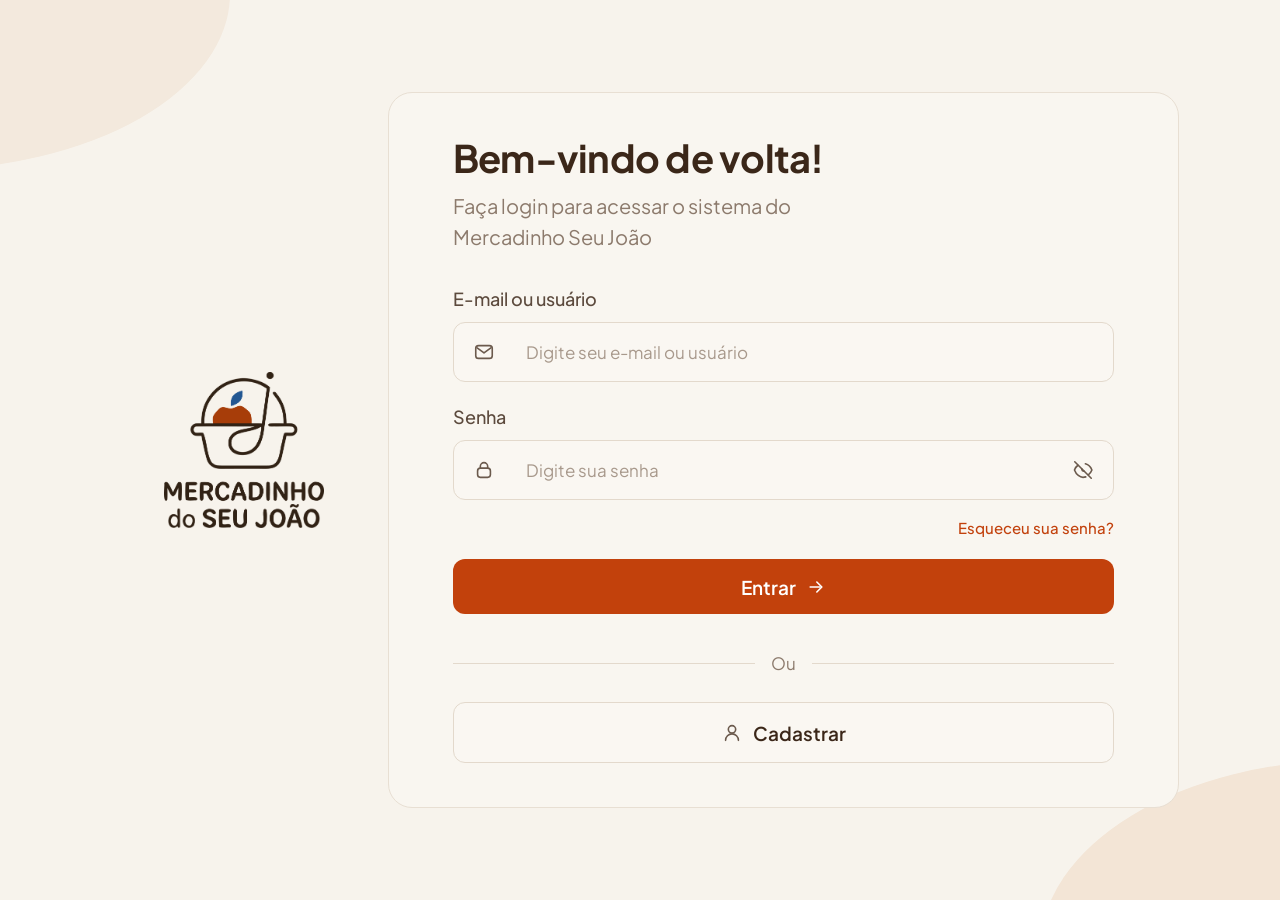
==== index.html @ edca3404 "frontend, backend e integração com Supabase do mercadinho" ====
<!DOCTYPE html>
<html lang="pt-BR">
<head>
  <meta charset="UTF-8" />
  <meta name="viewport" content="width=device-width, initial-scale=1.0" />
  <title>Mercadinho Seu João | Login</title>
  <link rel="preconnect" href="https://fonts.googleapis.com" />
  <link rel="preconnect" href="https://fonts.gstatic.com" crossorigin />
  <link href="https://fonts.googleapis.com/css2?family=Plus+Jakarta+Sans:wght@400;500;600;700&display=swap" rel="stylesheet" />
  <link rel="stylesheet" href="styles.css" />
</head>
<body>
  <main class="login-page">
    <div class="decor decor-top-left" aria-hidden="true"></div>
    <div class="decor decor-bottom-right" aria-hidden="true"></div>

    <section class="brand-panel" aria-label="Apresentação do Mercadinho Seu João">
      <div class="brand-identity" aria-label="Mercadinho Seu João">
        <div class="brand-basket" aria-hidden="true">
          <img src="assets/logo.png" alt="Mercadinho Seu João" />
        </div>
      </div>

      <div class="store-illustration hidden-illustration" aria-hidden="true">
        <svg viewBox="0 0 460 245" role="presentation" focusable="false">
          <path d="M37 142c20-59 73-103 145-109 85-8 149 30 192 77 21 23 28 52 8 76-23 28-72 44-125 47-61 4-126-3-175-25-42-18-63-46-45-66Z" fill="#F3E6D8" />
          <ellipse cx="231" cy="211" rx="185" ry="14" fill="#EADBCB" />

          <rect x="155" y="68" width="151" height="95" rx="18" fill="#F3E3D3" />
          <path d="M142 73h178l-14 25H156l-14-25Z" fill="#F2D1B2" opacity="0.28" />
          <path d="M137 73h188l-10 24H147l-10-24Z" fill="#F0C59D" opacity="0.24" />

          <path d="M146 67h168c4 0 7 3 7 7v19H139V74c0-4 3-7 7-7Z" fill="#EE8E4F" />
          <path d="M146 67h24v26h-24z" fill="#F7C9A6" />
          <path d="M170 67h24v26h-24z" fill="#F2A870" />
          <path d="M194 67h24v26h-24z" fill="#EE8E4F" />
          <path d="M218 67h24v26h-24z" fill="#F7C9A6" />
          <path d="M242 67h24v26h-24z" fill="#F2A870" />
          <path d="M266 67h24v26h-24z" fill="#EE8E4F" />
          <path d="M290 67h24v26h-24z" fill="#F7C9A6" />
          <path d="M146 92c5 8 20 12 36 12 15 0 30-4 34-12 5 8 20 12 36 12 15 0 30-4 34-12 5 8 20 12 36 12 10 0 21-2 28-7v28H139V85c5 4 11 7 18 7 10 0 21-2 28-7 5 8 20 12 36 12 15 0 30-4 34-12Z" fill="#E7A96F" opacity="0.08" />

          <rect x="160" y="114" width="61" height="96" rx="7" fill="#E0997B" />
          <rect x="233" y="116" width="96" height="84" rx="6" fill="#EDD9C6" />
          <rect x="239" y="130" width="84" height="4" rx="2" fill="#D9C1A9" />
          <rect x="239" y="157" width="84" height="4" rx="2" fill="#D9C1A9" />
          <rect x="239" y="184" width="84" height="4" rx="2" fill="#D9C1A9" />

          <g>
            <rect x="247" y="137" width="12" height="15" rx="3" fill="#E5BCA0" />
            <rect x="262" y="137" width="12" height="15" rx="3" fill="#D9A98A" />
            <rect x="277" y="137" width="12" height="15" rx="3" fill="#E5BCA0" />
            <rect x="247" y="164" width="12" height="15" rx="3" fill="#D9A98A" />
            <rect x="262" y="164" width="12" height="15" rx="3" fill="#E5BCA0" />
            <rect x="277" y="164" width="12" height="15" rx="3" fill="#D9A98A" />
          </g>

          <circle cx="213" cy="170" r="3" fill="#F3E6D8" />

          <rect x="94" y="144" width="83" height="44" rx="4" fill="#E3C6A8" />
          <rect x="98" y="148" width="75" height="5" rx="2.5" fill="#D6B58F" opacity="0.55" />
          <rect x="98" y="157" width="75" height="5" rx="2.5" fill="#D6B58F" opacity="0.55" />
          <circle cx="121" cy="135" r="14" fill="#EE9B5A" />
          <circle cx="148" cy="138" r="14" fill="#EE9B5A" />
          <path d="M113 124c2 0 6 1 8 5" stroke="#8FB06B" stroke-width="3" stroke-linecap="round" fill="none" />
          <path d="M140 126c2 1 5 3 7 7" stroke="#8FB06B" stroke-width="3" stroke-linecap="round" fill="none" />
          <path d="M111 123l-7-4" stroke="#8FB06B" stroke-width="3" stroke-linecap="round" fill="none" />
          <path d="M139 125l7-4" stroke="#8FB06B" stroke-width="3" stroke-linecap="round" fill="none" />

          <g fill="none" stroke="#A8826A" stroke-width="4" stroke-linecap="round" stroke-linejoin="round">
            <path d="M338 140h31l11 23H338Z" />
            <path d="M333 131h13l7 9" />
            <path d="M342 146h28" />
            <path d="M346 153h24" />
            <path d="M351 159h18" />
            <path d="M355 166h11" />
            <path d="M350 140v23" />
            <path d="M360 140v23" />
            <path d="M370 140v23" />
            <circle cx="344" cy="177" r="7" />
            <circle cx="372" cy="177" r="7" />
          </g>
        </svg>
      </div>
    </section>

    <section class="login-card" aria-label="Acesso ao sistema">
      <form class="login-form" action="painel.html" method="get">
        <header class="card-header">
          <h1>Bem-vindo de volta!</h1>
          <p>Faça login para acessar o sistema do<br />Mercadinho Seu João</p>
        </header>

        <div class="field-group">
          <label for="login-user">E-mail ou usuário</label>
          <div class="field-shell">
            <span class="field-icon field-icon-left" aria-hidden="true">
              <svg viewBox="0 0 24 24" focusable="false" aria-hidden="true">
                <rect x="3" y="5" width="18" height="14" rx="3" fill="none" stroke="currentColor" stroke-width="1.75" />
                <path d="M4.5 7.5 12 13l7.5-5.5" fill="none" stroke="currentColor" stroke-width="1.75" stroke-linecap="round" stroke-linejoin="round" />
              </svg>
            </span>
            <input id="login-user" name="login-user" type="text" autocomplete="username" placeholder="Digite seu e-mail ou usuário" />
          </div>
        </div>

        <div class="field-group field-group-password">
          <label for="login-password">Senha</label>
          <div class="field-shell">
            <span class="field-icon field-icon-left" aria-hidden="true">
              <svg viewBox="0 0 24 24" focusable="false" aria-hidden="true">
                <rect x="5" y="10" width="14" height="10" rx="3" fill="none" stroke="currentColor" stroke-width="1.75" />
                <path d="M8 10V8a4 4 0 0 1 8 0v2" fill="none" stroke="currentColor" stroke-width="1.75" stroke-linecap="round" stroke-linejoin="round" />
              </svg>
            </span>
            <input id="login-password" name="login-password" type="password" autocomplete="current-password" placeholder="Digite sua senha" />
            <button class="password-toggle" type="button" aria-label="Mostrar senha" data-password-toggle>
              <span class="field-icon" aria-hidden="true" data-eye-off>
                <svg viewBox="0 0 24 24" focusable="false" aria-hidden="true">
                  <path d="M3 3l18 18" fill="none" stroke="currentColor" stroke-width="1.75" stroke-linecap="round" />
                  <path d="M10.6 10.6A3 3 0 0 0 13.4 13.4" fill="none" stroke="currentColor" stroke-width="1.75" stroke-linecap="round" stroke-linejoin="round" />
                  <path d="M6.5 6.8C4.7 8.1 3.4 9.9 2.7 12c1.9 5.2 6.1 8 9.3 8 1 0 2-.2 3-.5" fill="none" stroke="currentColor" stroke-width="1.75" stroke-linecap="round" stroke-linejoin="round" />
                  <path d="M14.6 5.2c3.1.9 5.8 3.2 7.1 6.8-.8 2.2-2.1 4-3.9 5.3" fill="none" stroke="currentColor" stroke-width="1.75" stroke-linecap="round" stroke-linejoin="round" />
                </svg>
              </span>
              <span class="field-icon is-hidden" aria-hidden="true" data-eye>
                <svg viewBox="0 0 24 24" focusable="false" aria-hidden="true">
                  <path d="M2.8 12c1.8-4.7 6-8 9.2-8s7.4 3.3 9.2 8c-1.8 4.7-6 8-9.2 8S4.6 16.7 2.8 12Z" fill="none" stroke="currentColor" stroke-width="1.75" stroke-linecap="round" stroke-linejoin="round" />
                  <circle cx="12" cy="12" r="3" fill="none" stroke="currentColor" stroke-width="1.75" />
                </svg>
              </span>
            </button>
          </div>
        </div>

        <a href="#" class="forgot-password">Esqueceu sua senha?</a>

        <button class="submit-button" type="submit">
          <span>Entrar</span>
          <svg viewBox="0 0 24 24" focusable="false" aria-hidden="true">
            <path d="M5 12h12" fill="none" stroke="currentColor" stroke-width="1.9" stroke-linecap="round" />
            <path d="M13 6l6 6-6 6" fill="none" stroke="currentColor" stroke-width="1.9" stroke-linecap="round" stroke-linejoin="round" />
          </svg>
        </button>

        <div class="divider" aria-hidden="true">
          <span></span>
          <strong>Ou</strong>
          <span></span>
        </div>

        <button class="secondary-button" type="button">
          <svg viewBox="0 0 24 24" focusable="false" aria-hidden="true">
            <path d="M12 12a4 4 0 1 0-4-4 4 4 0 0 0 4 4Z" fill="none" stroke="currentColor" stroke-width="1.75" stroke-linecap="round" stroke-linejoin="round" />
            <path d="M5 20a7 7 0 0 1 14 0" fill="none" stroke="currentColor" stroke-width="1.75" stroke-linecap="round" stroke-linejoin="round" />
          </svg>
          <span>Cadastrar</span>
        </button>
      </form>
    </section>
  </main>

  <script src="main.js"></script>
</body>
</html>
---- styles.css ----
:root {
  --bg: #f7f3ec;
  --blob-1: #f3e9dd;
  --blob-2: #f3e5d6;
  --card-bg: #f9f6f0;
  --card-border: #e8dfd3;
  --field-border: #e3d9cc;
  --field-bg: #faf7f2;
  --text: #3b2719;
  --text-label: #5c4a3d;
  --text-muted: #8c7a6c;
  --placeholder: #a8998c;
  --icon: #6b5a4d;
  --accent: #c2410c;
  --accent-hover: #9a3412;
  --focus-ring: rgba(194, 65, 12, 0.15);
}

* {
  box-sizing: border-box;
}

html,
body {
  margin: 0;
  min-height: 100%;
}

body {
  font-family: "Plus Jakarta Sans", system-ui, sans-serif;
  background: var(--bg);
  color: var(--text);
}

button,
a,
input {
  font: inherit;
}

button {
  cursor: pointer;
}

.login-page {
  position: relative;
  min-height: 100vh;
  overflow: hidden;
  display: grid;
  grid-template-columns: minmax(0, 1fr) minmax(0, 791px);
  align-items: center;
  gap: 64px;
  padding: 0 101px 0 164px;
}

.decor {
  position: absolute;
  pointer-events: none;
  z-index: 0;
  border-radius: 60% 40% 55% 45% / 50% 60% 40% 50%;
}

.decor-top-left {
  left: -330px;
  top: -270px;
  width: 560px;
  height: 440px;
  background: var(--blob-1);
}

.decor-bottom-right {
  right: -280px;
  bottom: -240px;
  width: 520px;
  height: 380px;
  background: var(--blob-2);
}

.brand-panel,
.login-card {
  position: relative;
  z-index: 1;
}

.brand-panel {
  align-self: center;
  padding-top: 6px;
  display: flex;
  flex-direction: column;
  align-items: flex-start;
  justify-content: center;
  min-height: 100vh;
  padding-top: 0;
}

.brand-identity {
  display: flex;
  align-items: center;
  justify-content: flex-start;
  width: 100%;
}

.brand-basket {
  width: min(560px, 100%);
  display: flex;
  align-items: center;
  justify-content: flex-start;
  margin-left: 0;
}

.brand-basket img {
  display: block;
  width: 100%;
  height: auto;
  object-fit: contain;
  max-height: 500px;
}

.hidden-illustration {
  display: none;
}

.store-illustration {
  margin-top: 56px;
  width: min(460px, 100%);
  margin-left: -36px;
}

.store-illustration svg {
  display: block;
  width: 100%;
  height: auto;
}

.login-card {
  justify-self: end;
  width: min(791px, 100%);
  background: var(--card-bg);
  border: 1px solid var(--card-border);
  border-radius: 24px;
  padding: 44px 64px;
}

.login-form {
  display: flex;
  flex-direction: column;
}

.card-header h1 {
  margin: 0;
  font-size: 38px;
  line-height: 1.1;
  letter-spacing: -0.02em;
  color: var(--text);
}

.card-header p {
  margin: 12px 0 0;
  max-width: 380px;
  font-size: 20px;
  line-height: 31px;
  color: var(--text-muted);
}

.field-group {
  margin-top: 36px;
}

.field-group + .field-group {
  margin-top: 24px;
}

.field-group label {
  display: inline-block;
  font-size: 18px;
  line-height: 1.2;
  font-weight: 500;
  color: var(--text-label);
}

.field-shell {
  position: relative;
  margin-top: 12px;
}

.field-shell input {
  width: 100%;
  height: 60px;
  border: 1px solid var(--field-border);
  border-radius: 12px;
  background: var(--field-bg);
  color: var(--text);
  padding: 0 20px 0 72px;
  font-size: 17px;
  outline: none;
}

.field-shell input::placeholder {
  color: var(--placeholder);
  opacity: 1;
}

.field-shell:focus-within input {
  border-color: var(--accent);
  box-shadow: 0 0 0 3px var(--focus-ring);
}

.field-icon {
  position: absolute;
  top: 50%;
  transform: translateY(-50%);
  width: 22px;
  height: 22px;
  color: var(--icon);
  display: inline-flex;
  align-items: center;
  justify-content: center;
  pointer-events: none;
}

.field-icon svg {
  width: 22px;
  height: 22px;
}

.field-icon-left {
  left: 20px;
}

.password-toggle {
  position: absolute;
  right: 20px;
  top: 50%;
  transform: translateY(-50%);
  width: 22px;
  height: 22px;
  padding: 0;
  border: 0;
  background: transparent;
  color: var(--icon);
  display: inline-flex;
  align-items: center;
  justify-content: center;
}

.password-toggle .field-icon {
  position: static;
  transform: none;
}

.password-toggle:focus-visible {
  outline: 2px solid var(--accent);
  outline-offset: 4px;
  border-radius: 6px;
}

.is-hidden {
  display: none;
}

.forgot-password {
  margin-top: 18px;
  align-self: flex-end;
  color: var(--accent);
  font-size: 15px;
  font-weight: 500;
  text-decoration: none;
}

.forgot-password:hover {
  text-decoration: underline;
}

.forgot-password:focus-visible {
  outline: 2px solid var(--accent);
  outline-offset: 4px;
  border-radius: 4px;
}

.submit-button,
.secondary-button {
  width: 100%;
  border-radius: 12px;
  display: inline-flex;
  align-items: center;
  justify-content: center;
  gap: 10px;
}

.submit-button {
  margin-top: 22px;
  height: 55px;
  border: 0;
  background: var(--accent);
  color: #fff;
  font-size: 19px;
  font-weight: 600;
}

.submit-button svg {
  width: 20px;
  height: 20px;
}

.submit-button:hover {
  background: var(--accent-hover);
}

.submit-button:focus-visible,
.secondary-button:focus-visible {
  outline: 3px solid var(--focus-ring);
  outline-offset: 3px;
}

.divider {
  margin-top: 38px;
  display: flex;
  align-items: center;
  gap: 16px;
  color: var(--text-muted);
}

.divider span {
  flex: 1;
  height: 1px;
  background: var(--field-border);
}

.divider strong {
  font-size: 17px;
  font-weight: 400;
  color: var(--text-muted);
}

.secondary-button {
  margin-top: 28px;
  height: 61px;
  border: 1px solid var(--field-border);
  background: var(--field-bg);
  color: var(--text);
  font-size: 19px;
  font-weight: 600;
}

.secondary-button svg {
  width: 22px;
  height: 22px;
  color: var(--icon);
}

.secondary-button:hover {
  border-color: #d8c8b6;
}

@media (max-width: 1100px) {
  .login-page {
    gap: 40px;
    padding-left: 48px;
    padding-right: 48px;
  }
}

@media (max-width: 900px) {
  .login-page {
    grid-template-columns: minmax(0, 1fr);
    justify-items: center;
    align-content: center;
    padding: 32px 24px;
    gap: 28px;
  }

  .brand-panel {
    padding-top: 0;
    text-align: center;
  }

  .brand-mark {
    justify-content: center;
  }

  .brand-slogan,
  .store-illustration {
    display: none;
  }

  .login-card {
    justify-self: center;
    width: 100%;
    max-width: 520px;
    padding: 36px 28px;
  }
}

@media (max-width: 520px) {
  .login-page {
    padding: 16px;
    gap: 20px;
  }

  .brand-mark {
    gap: 16px;
  }

  .brand-logo {
    width: 84px;
    height: 84px;
    border-radius: 20px;
  }

  .brand-logo svg {
    width: 40px;
    height: 40px;
  }

  .brand-name,
  .brand-owner {
    font-size: 28px;
  }

  .card-header h1 {
    font-size: 30px;
  }

  .card-header p {
    font-size: 17px;
    line-height: 27px;
  }

  .field-group label {
    font-size: 16px;
  }

  .field-shell input {
    font-size: 16px;
  }

  .submit-button,
  .secondary-button {
    font-size: 18px;
  }

  .login-card {
    padding: 28px 20px;
  }
}
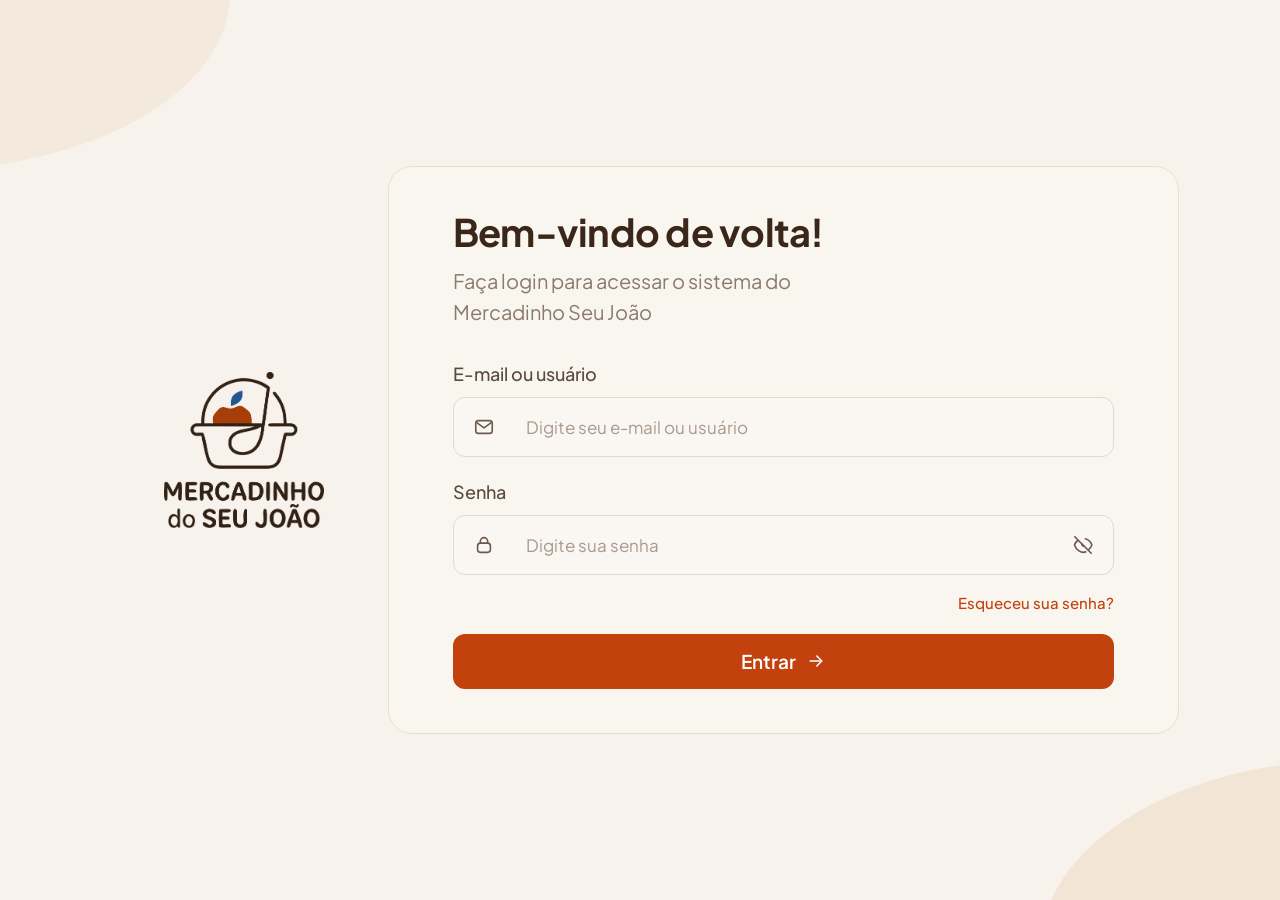
==== commit 9eb282b7: "feat: front-end com sessão, menu dinâmico e controle de acesso por permissão" ====
--- a/index.html
+++ b/index.html
@@ -143,23 +143,12 @@
           </svg>
         </button>
 
-        <div class="divider" aria-hidden="true">
-          <span></span>
-          <strong>Ou</strong>
-          <span></span>
-        </div>
-
-        <button class="secondary-button" type="button">
-          <svg viewBox="0 0 24 24" focusable="false" aria-hidden="true">
-            <path d="M12 12a4 4 0 1 0-4-4 4 4 0 0 0 4 4Z" fill="none" stroke="currentColor" stroke-width="1.75" stroke-linecap="round" stroke-linejoin="round" />
-            <path d="M5 20a7 7 0 0 1 14 0" fill="none" stroke="currentColor" stroke-width="1.75" stroke-linecap="round" stroke-linejoin="round" />
-          </svg>
-          <span>Cadastrar</span>
-        </button>
       </form>
     </section>
   </main>
 
-  <script src="main.js"></script>
+  <link rel="stylesheet" href="css/feedback.css" />
+  <script src="js/feedback.js"></script>
+  <script type="module" src="main.js"></script>
 </body>
 </html>
--- a/styles.css
+++ b/styles.css
@@ -98,22 +98,27 @@
   align-items: center;
   justify-content: flex-start;
   width: 100%;
+  gap: 18px;
 }
 
 .brand-basket {
-  width: min(560px, 100%);
+  width: min(420px, 100%);
   display: flex;
   align-items: center;
   justify-content: flex-start;
-  margin-left: 0;
+  background: transparent;
+  border-radius: 0;
+  box-shadow: none;
+  overflow: visible;
+  flex-shrink: 0;
 }
 
 .brand-basket img {
   display: block;
   width: 100%;
+  max-width: 360px;
   height: auto;
   object-fit: contain;
-  max-height: 500px;
 }
 
 .hidden-illustration {
@@ -121,9 +126,9 @@
 }
 
 .store-illustration {
-  margin-top: 56px;
-  width: min(460px, 100%);
-  margin-left: -36px;
+  margin-top: 42px;
+  width: min(430px, 100%);
+  margin-left: 12px;
 }
 
 .store-illustration svg {
@@ -183,7 +188,8 @@
   margin-top: 12px;
 }
 
-.field-shell input {
+.field-shell input,
+.select-shell select {
   width: 100%;
   height: 60px;
   border: 1px solid var(--field-border);
@@ -200,9 +206,32 @@
   opacity: 1;
 }
 
-.field-shell:focus-within input {
+.field-shell:focus-within input,
+.select-shell:focus-within select {
   border-color: var(--accent);
   box-shadow: 0 0 0 3px var(--focus-ring);
+}
+
+.select-shell {
+  position: relative;
+}
+
+.select-shell select {
+  appearance: none;
+  -webkit-appearance: none;
+  -moz-appearance: none;
+  cursor: pointer;
+}
+
+.select-chevron {
+  position: absolute;
+  right: 18px;
+  top: 50%;
+  transform: translateY(-50%);
+  color: var(--icon);
+  font-size: 22px;
+  line-height: 1;
+  pointer-events: none;
 }
 
 .field-icon {
--- a/css/feedback.css
+++ b/css/feedback.css
@@ -0,0 +1,139 @@
+.mercadinho-feedback-root {
+  position: fixed;
+  top: 20px;
+  right: 20px;
+  z-index: 2000;
+  display: flex;
+  flex-direction: column;
+  gap: 10px;
+  pointer-events: none;
+}
+
+.app-toast {
+  min-width: 220px;
+  max-width: 360px;
+  padding: 12px 16px;
+  border-radius: 14px;
+  border: 1px solid rgba(118, 89, 70, 0.18);
+  background: rgba(38, 26, 18, 0.96);
+  color: #fff7f2;
+  box-shadow: 0 12px 30px rgba(27, 19, 14, 0.2);
+  font-size: 14px;
+  line-height: 1.4;
+  letter-spacing: 0.01em;
+  opacity: 0;
+  transform: translateY(-8px);
+  transition: opacity 0.22s ease, transform 0.22s ease;
+  pointer-events: auto;
+}
+
+.app-toast.is-visible {
+  opacity: 1;
+  transform: translateY(0);
+}
+
+.app-toast--success {
+  background: rgba(21, 96, 60, 0.96);
+  border-color: rgba(94, 171, 116, 0.45);
+}
+
+.app-toast--error {
+  background: rgba(125, 32, 32, 0.96);
+  border-color: rgba(201, 90, 90, 0.45);
+}
+
+.app-toast--warning {
+  background: rgba(134, 95, 12, 0.96);
+  border-color: rgba(226, 176, 70, 0.45);
+}
+
+.app-toast--info {
+  background: rgba(38, 26, 18, 0.96);
+}
+
+.app-feedback-backdrop {
+  position: fixed;
+  inset: 0;
+  z-index: 2200;
+  display: flex;
+  align-items: center;
+  justify-content: center;
+  background: rgba(24, 18, 14, 0.4);
+  backdrop-filter: blur(2px);
+  padding: 20px;
+}
+
+.app-feedback-dialog {
+  width: min(420px, calc(100vw - 32px));
+  border-radius: 18px;
+  background: #fffdfb;
+  border: 1px solid rgba(132, 112, 97, 0.18);
+  box-shadow: 0 26px 42px rgba(40, 29, 20, 0.18);
+  padding: 22px 20px 18px;
+}
+
+.app-feedback-title {
+  font-size: 20px;
+  font-weight: 700;
+  color: #2d1d12;
+  margin-bottom: 10px;
+}
+
+.app-feedback-message {
+  margin: 0 0 16px;
+  color: #5b473a;
+  font-size: 15px;
+  line-height: 1.5;
+}
+
+.app-feedback-field {
+  display: block;
+  margin-bottom: 16px;
+}
+
+.app-feedback-field input {
+  width: 100%;
+  height: 46px;
+  padding: 0 14px;
+  border-radius: 12px;
+  border: 1px solid #e3d8ca;
+  background: #f7f2eb;
+  color: #2d1d12;
+  font-size: 15px;
+  outline: none;
+}
+
+.app-feedback-field input:focus {
+  border-color: #d86c38;
+  box-shadow: 0 0 0 3px rgba(216, 108, 56, 0.12);
+}
+
+.app-feedback-actions {
+  display: flex;
+  justify-content: flex-end;
+  gap: 10px;
+}
+
+.app-feedback-button {
+  border: none;
+  border-radius: 10px;
+  padding: 10px 16px;
+  font-weight: 600;
+  font-size: 14px;
+  cursor: pointer;
+  transition: transform 0.15s ease, opacity 0.15s ease;
+}
+
+.app-feedback-button:hover {
+  transform: translateY(-1px);
+}
+
+.app-feedback-button--secondary {
+  background: #f0e8df;
+  color: #4b382d;
+}
+
+.app-feedback-button--primary {
+  background: #d86c38;
+  color: #fff;
+}
